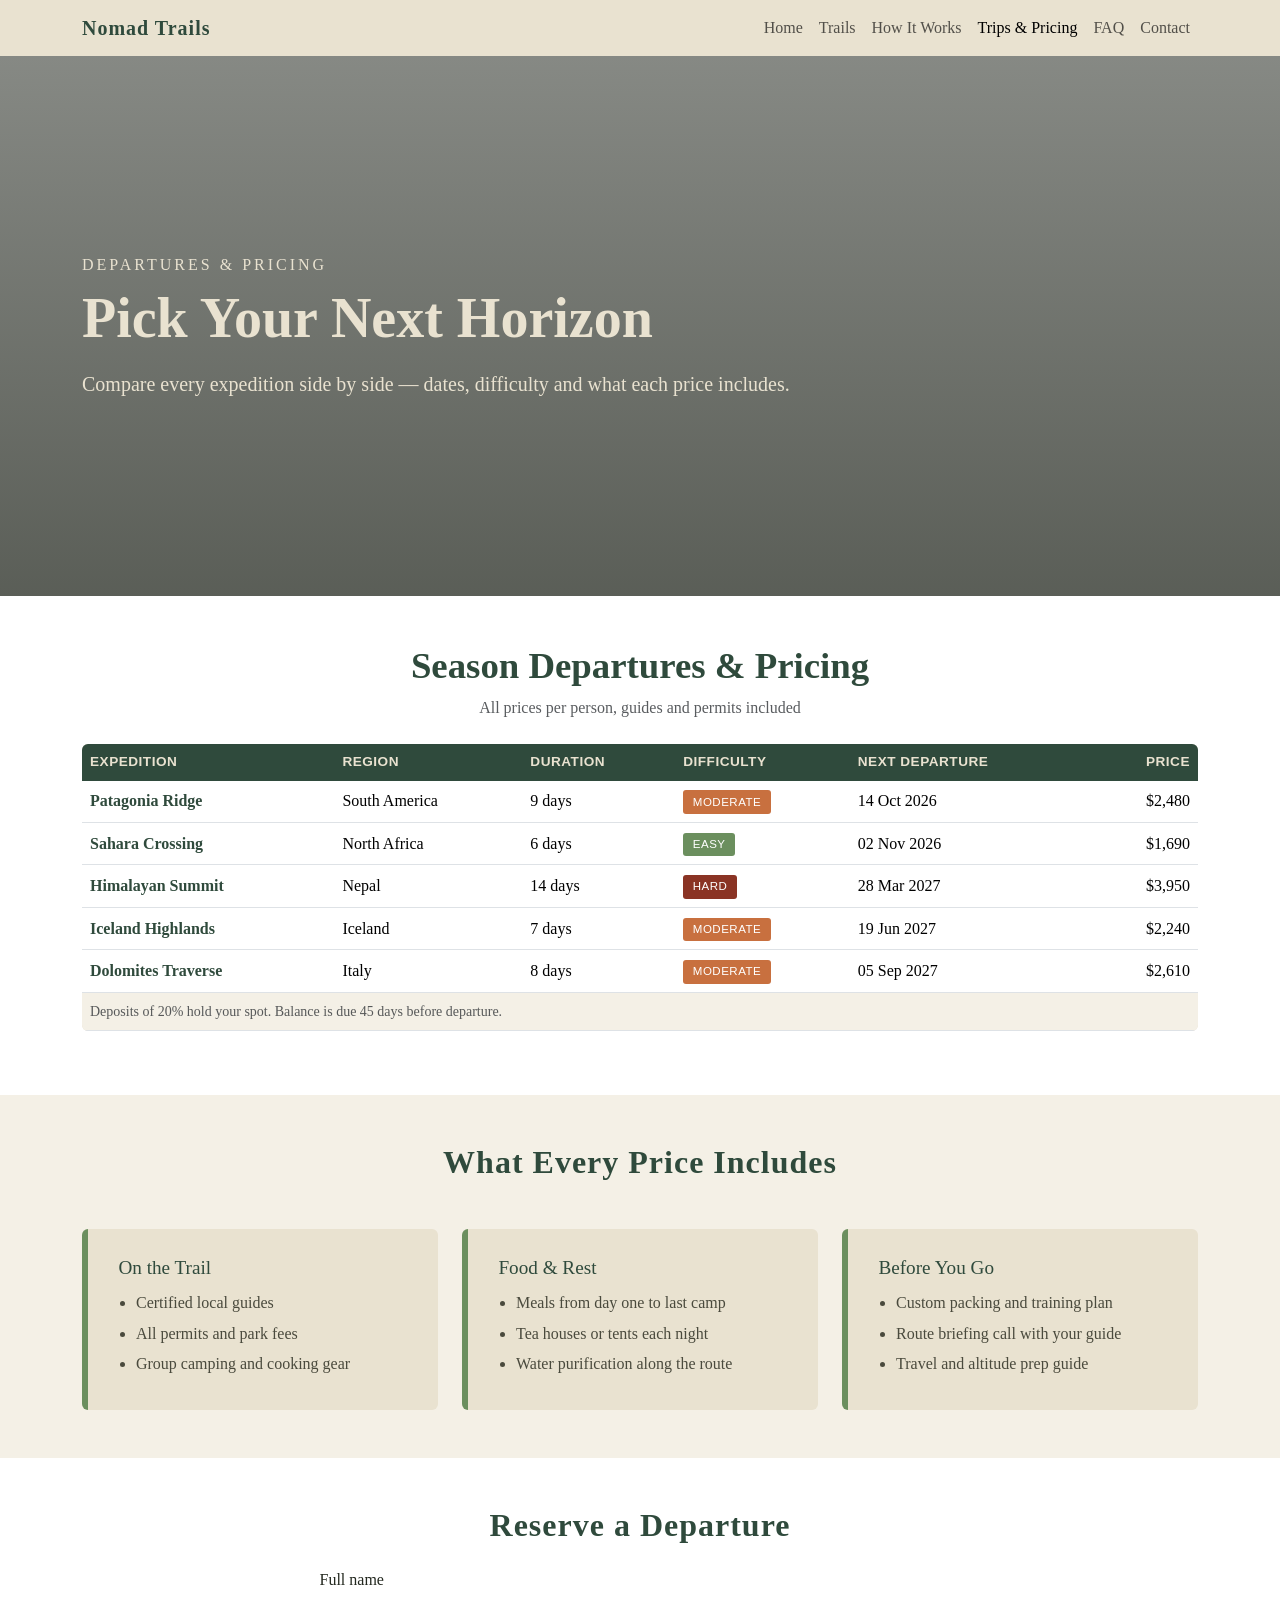
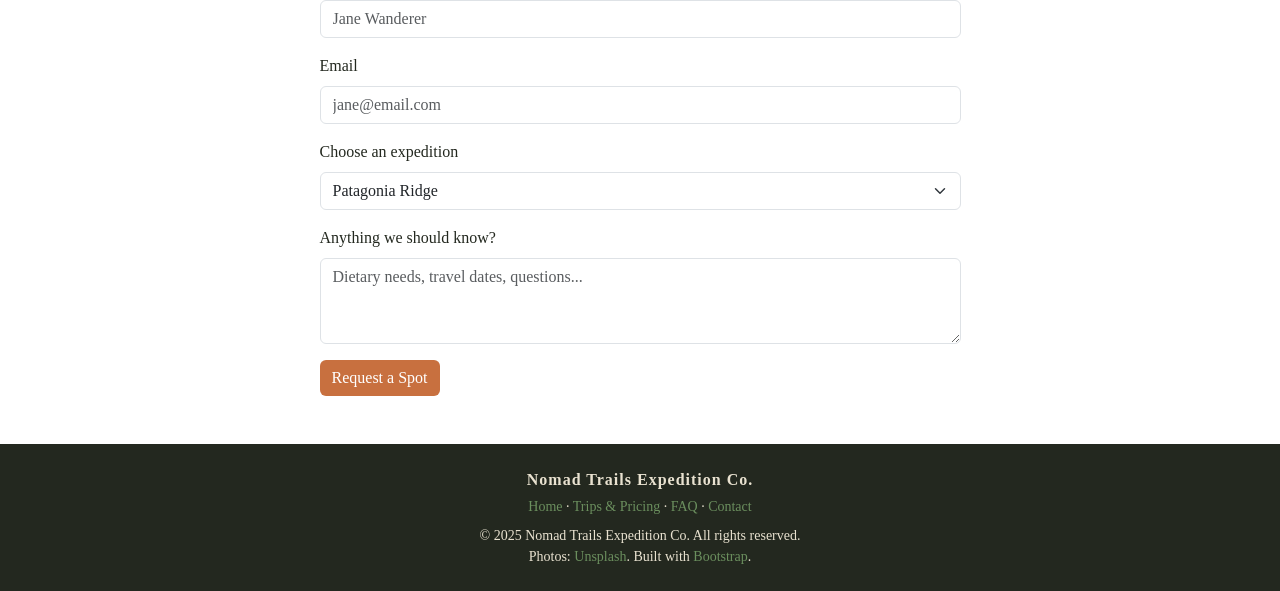
==== trips.html @ 887e83af "123" ====
<!DOCTYPE html>
<html lang="en">
<head>
  <meta charset="UTF-8">
  <meta name="viewport" content="width=device-width, initial-scale=1.0">
  <title>Trips &amp; Pricing — Nomad Trails Expedition Co.</title>
  <link href="https://cdn.jsdelivr.net/npm/bootstrap@5.3.3/dist/css/bootstrap.min.css" rel="stylesheet">
  <link rel="stylesheet" href="style.css">
</head>
<body>

  <nav class="navbar navbar-expand-lg navbar-light" style="background:#e9e2d0;">
    <div class="container">
      <a class="navbar-brand brand-heading" href="index.html">Nomad Trails</a>
      <button class="navbar-toggler" type="button" data-bs-toggle="collapse" data-bs-target="#mainNav">
        <span class="navbar-toggler-icon"></span>
      </button>
      <div class="collapse navbar-collapse" id="mainNav">
        <ul class="navbar-nav ms-auto">
          <li class="nav-item"><a class="nav-link" href="index.html">Home</a></li>
          <li class="nav-item"><a class="nav-link" href="index.html#trails">Trails</a></li>
          <li class="nav-item"><a class="nav-link" href="index.html#steps">How It Works</a></li>
          <li class="nav-item"><a class="nav-link active" href="trips.html">Trips &amp; Pricing</a></li>
          <li class="nav-item"><a class="nav-link" href="index.html#faq">FAQ</a></li>
          <li class="nav-item"><a class="nav-link" href="index.html#contact">Contact</a></li>
        </ul>
      </div>
    </div>
  </nav>

  <header class="trips-hero d-flex align-items-center">
    <div class="container">
      <div class="row">
        <div class="col-lg-8">
          <p class="text-uppercase mb-2" style="letter-spacing:3px;">Departures &amp; pricing</p>
          <h1 class="display-4 fw-bold mb-3">Pick Your Next Horizon</h1>
          <p class="lead mb-0">Compare every expedition side by side — dates, difficulty and what each price includes.</p>
        </div>
      </div>
    </div>
  </header>

  <section class="py-5">
    <div class="container">
      <h2 class="trails-heading text-center fw-bold mb-2">Season Departures &amp; Pricing</h2>
      <p class="text-center text-muted mb-4">All prices per person, guides and permits included</p>

      <div class="table-responsive">
        <table class="table trips-table align-middle">
          <thead>
            <tr>
              <th scope="col">Expedition</th>
              <th scope="col">Region</th>
              <th scope="col">Duration</th>
              <th scope="col">Difficulty</th>
              <th scope="col">Next Departure</th>
              <th scope="col" class="text-end">Price</th>
            </tr>
          </thead>
          <tbody>
            <tr>
              <th scope="row">Patagonia Ridge</th>
              <td>South America</td>
              <td>9 days</td>
              <td><span class="badge-diff diff-mod">Moderate</span></td>
              <td>14 Oct 2026</td>
              <td class="text-end">$2,480</td>
            </tr>
            <tr>
              <th scope="row">Sahara Crossing</th>
              <td>North Africa</td>
              <td>6 days</td>
              <td><span class="badge-diff diff-easy">Easy</span></td>
              <td>02 Nov 2026</td>
              <td class="text-end">$1,690</td>
            </tr>
            <tr>
              <th scope="row">Himalayan Summit</th>
              <td>Nepal</td>
              <td>14 days</td>
              <td><span class="badge-diff diff-hard">Hard</span></td>
              <td>28 Mar 2027</td>
              <td class="text-end">$3,950</td>
            </tr>
            <tr>
              <th scope="row">Iceland Highlands</th>
              <td>Iceland</td>
              <td>7 days</td>
              <td><span class="badge-diff diff-mod">Moderate</span></td>
              <td>19 Jun 2027</td>
              <td class="text-end">$2,240</td>
            </tr>
            <tr>
              <th scope="row">Dolomites Traverse</th>
              <td>Italy</td>
              <td>8 days</td>
              <td><span class="badge-diff diff-mod">Moderate</span></td>
              <td>05 Sep 2027</td>
              <td class="text-end">$2,610</td>
            </tr>
          </tbody>
          <tfoot>
            <tr>
              <td colspan="6" class="small text-muted">
                Deposits of 20% hold your spot. Balance is due 45 days before departure.
              </td>
            </tr>
          </tfoot>
        </table>
      </div>
    </div>
  </section>

  <section class="py-5" style="background:#f4f0e6;">
    <div class="container">
      <h2 class="text-center brand-heading fw-bold mb-5">What Every Price Includes</h2>
      <div class="row g-4">
        <div class="col-md-4">
          <div class="include-card h-100">
            <h3>On the Trail</h3>
            <ul class="mb-0">
              <li>Certified local guides</li>
              <li>All permits and park fees</li>
              <li>Group camping and cooking gear</li>
            </ul>
          </div>
        </div>
        <div class="col-md-4">
          <div class="include-card h-100">
            <h3>Food &amp; Rest</h3>
            <ul class="mb-0">
              <li>Meals from day one to last camp</li>
              <li>Tea houses or tents each night</li>
              <li>Water purification along the route</li>
            </ul>
          </div>
        </div>
        <div class="col-md-4">
          <div class="include-card h-100">
            <h3>Before You Go</h3>
            <ul class="mb-0">
              <li>Custom packing and training plan</li>
              <li>Route briefing call with your guide</li>
              <li>Travel and altitude prep guide</li>
            </ul>
          </div>
        </div>
      </div>
    </div>
  </section>

  <section class="py-5">
    <div class="container">
      <div class="row justify-content-center">
        <div class="col-lg-7">
          <h2 class="text-center brand-heading fw-bold mb-4">Reserve a Departure</h2>
          <form>
            <div class="mb-3">
              <label for="fullName" class="form-label">Full name</label>
              <input type="text" class="form-control" id="fullName" placeholder="Jane Wanderer">
            </div>
            <div class="mb-3">
              <label for="email" class="form-label">Email</label>
              <input type="email" class="form-control" id="email" placeholder="jane@email.com">
            </div>
            <div class="mb-3">
              <label for="trip" class="form-label">Choose an expedition</label>
              <select class="form-select" id="trip">
                <option>Patagonia Ridge</option>
                <option>Sahara Crossing</option>
                <option>Himalayan Summit</option>
                <option>Iceland Highlands</option>
                <option>Dolomites Traverse</option>
              </select>
            </div>
            <div class="mb-3">
              <label for="notes" class="form-label">Anything we should know?</label>
              <textarea class="form-control" id="notes" rows="3" placeholder="Dietary needs, travel dates, questions..."></textarea>
            </div>
            <button type="submit" class="btn btn-clay">Request a Spot</button>
          </form>
        </div>
      </div>
    </div>
  </section>

  <footer class="site-footer text-center py-4">
    <div class="container">
      <p class="mb-1 brand-heading" style="color:var(--sand);">Nomad Trails Expedition Co.</p>
      <p class="mb-2 small">
        <a href="index.html">Home</a> ·
        <a href="trips.html">Trips &amp; Pricing</a> ·
        <a href="index.html#faq">FAQ</a> ·
        <a href="index.html#contact">Contact</a>
      </p>
      <p class="mb-0 small">&copy; 2025 Nomad Trails Expedition Co. All rights reserved.</p>
      <p class="mb-0 small">Photos: <a href="https://unsplash.com">Unsplash</a>. Built with <a href="https://getbootstrap.com">Bootstrap</a>.</p>
    </div>
  </footer>

  <script src="https://cdn.jsdelivr.net/npm/bootstrap@5.3.3/dist/js/bootstrap.bundle.min.js"></script>
</body>
</html>
---- style.css ----
:root {
  --forest: #2f4a3c;
  --moss: #6b8f5e;
  --sand: #e9e2d0;
  --clay: #c8703f;
  --ink: #23281f;
}

body {
  font-family: "Georgia", "Times New Roman", serif;
  color: var(--ink);
}

.brand-heading {
  font-weight: 700;
  letter-spacing: 1px;
  color: var(--forest);
}

.btn-clay {
  background: var(--clay);
  color: #fff;
  border: none;
}

.btn-clay:hover {
  background: #a95a2f;
  color: #fff;
}

.expedition-hero {
  background: linear-gradient(rgba(35, 40, 31, 0.55), rgba(35, 40, 31, 0.75)),
              url("https://images.unsplash.com/photo-1454496522488-7a8e488e8606?w=1600&h=900&fit=crop") center/cover no-repeat;
  min-height: 85vh;
  color: var(--sand);
  padding: 5rem 0;
}

.trails-heading {
  font-size: 1.7rem;
  color: var(--forest);
}

.trails-grid {
  display: grid;
  grid-template-columns: 1fr;
  gap: 1.25rem;
}

.trail-card {
  background: var(--sand);
  border-radius: 6px;
  overflow: hidden;
  border-left: 6px solid var(--moss);
}

.trail-card img {
  width: 100%;
  height: 190px;
  object-fit: cover;
  display: block;
}

.trail-card .trail-body {
  padding: 1.1rem 1.25rem;
}

.trail-card h3 {
  font-size: 1.2rem;
  color: var(--forest);
  margin-bottom: 0.4rem;
}

.trail-card p {
  color: #4a4a3d;
  margin-bottom: 0.6rem;
}

.trail-card .duration {
  display: inline-block;
  background: var(--forest);
  color: var(--sand);
  font-family: Arial, sans-serif;
  font-size: 0.8rem;
  letter-spacing: 0.5px;
  padding: 0.25rem 0.7rem;
  border-radius: 3px;
}

@media (min-width: 768px) {
  .trails-grid {
    grid-template-columns: repeat(2, 1fr);
    gap: 1.75rem;
  }

  .trails-heading {
    font-size: 2.3rem;
  }

  .trail-card .trail-body {
    padding: 1.4rem 1.6rem;
  }
}

@media (min-width: 992px) {
  .trails-grid {
    grid-template-columns: repeat(3, 1fr);
    gap: 2.25rem;
  }
}

.site-footer {
  background: var(--ink);
  color: var(--sand);
}

.site-footer a {
  color: var(--moss);
  text-decoration: none;
}

.site-footer a:hover {
  color: var(--clay);
  text-decoration: underline;
}

.trips-hero {
  background: linear-gradient(rgba(35, 40, 31, 0.55), rgba(35, 40, 31, 0.75)),
              url("https://images.unsplash.com/photo-1476514525535-07fb3b4ae5f1?w=1600&h=900&fit=crop") center/cover no-repeat;
  min-height: 55vh;
  color: var(--sand);
  padding: 4rem 0;
}

.trips-table {
  background: var(--sand);
  border-radius: 6px;
  overflow: hidden;
}

.trips-table thead th {
  background: var(--forest);
  color: var(--sand);
  font-family: Arial, sans-serif;
  font-size: 0.85rem;
  letter-spacing: 0.5px;
  text-transform: uppercase;
  border: none;
  white-space: nowrap;
}

.trips-table th[scope="row"] {
  color: var(--forest);
}

.trips-table tbody tr:hover {
  background: #f0ead6;
}

.trips-table tfoot td {
  background: #f4f0e6;
}

.badge-diff {
  display: inline-block;
  font-family: Arial, sans-serif;
  font-size: 0.72rem;
  letter-spacing: 0.5px;
  text-transform: uppercase;
  padding: 0.2rem 0.6rem;
  border-radius: 3px;
  color: #fff;
}

.diff-easy { background: var(--moss); }
.diff-mod  { background: var(--clay); }
.diff-hard { background: #8a3324; }

.include-card {
  background: var(--sand);
  border-left: 6px solid var(--moss);
  border-radius: 6px;
  padding: 1.4rem 1.6rem;
}

.include-card h3 {
  font-size: 1.2rem;
  color: var(--forest);
  margin-bottom: 0.75rem;
}

.include-card ul {
  padding-left: 1.1rem;
  color: #4a4a3d;
}

.include-card li {
  margin-bottom: 0.4rem;
}

@media (min-width: 768px) {
  .trips-hero {
    min-height: 60vh;
  }

  .include-card {
    padding: 1.7rem 1.9rem;
  }
}
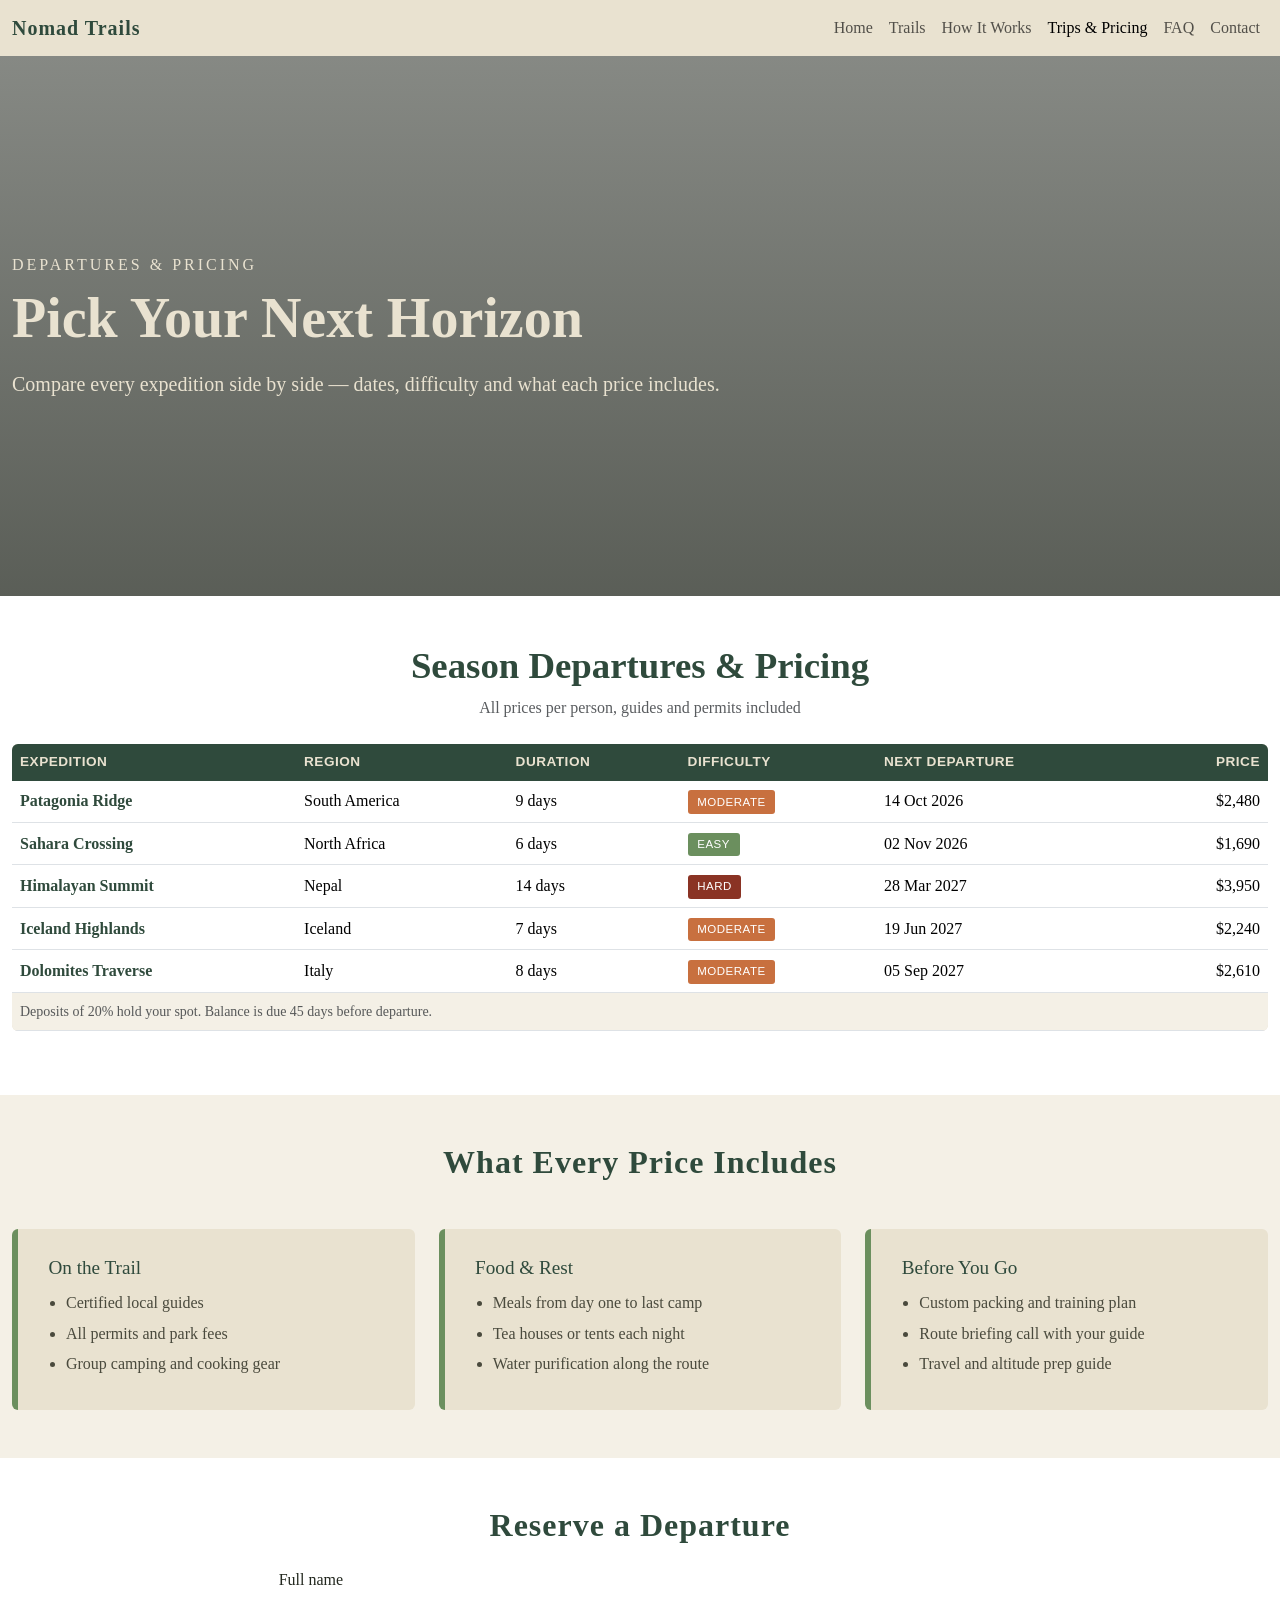
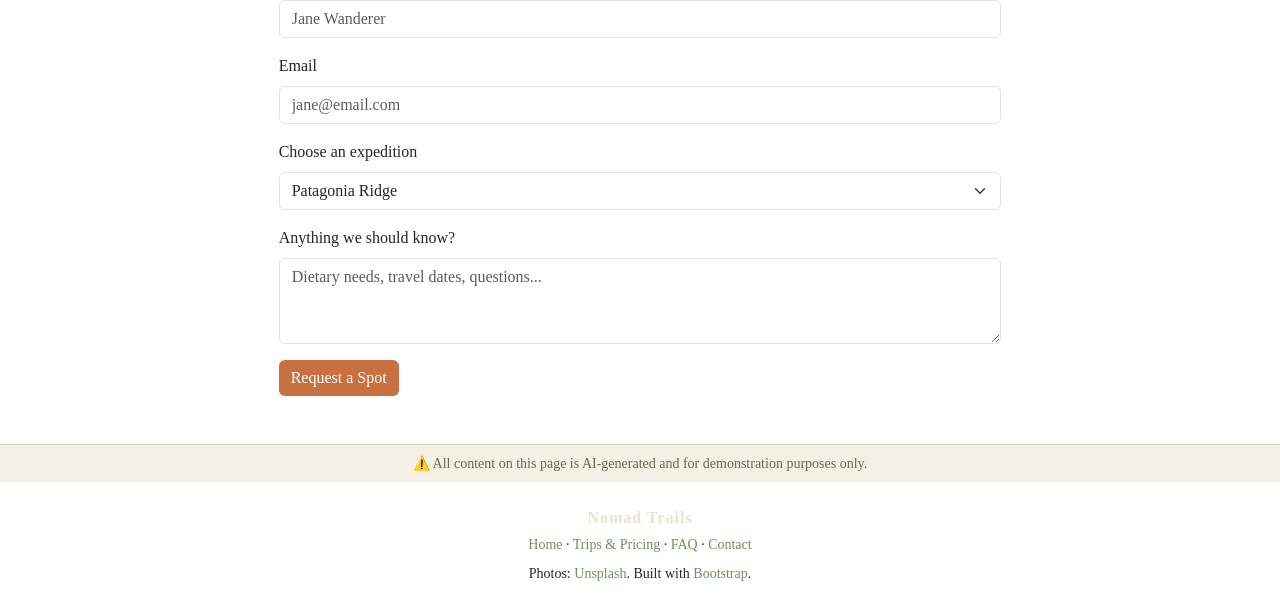
==== commit cda346b6: "change with credit" ====
--- a/trips.html
+++ b/trips.html
@@ -3,7 +3,7 @@
 <head>
   <meta charset="UTF-8">
   <meta name="viewport" content="width=device-width, initial-scale=1.0">
-  <title>Trips &amp; Pricing — Nomad Trails Expedition Co.</title>
+  <title>Trips &amp; Pricing — Nomad Trails</title>
   <link href="https://cdn.jsdelivr.net/npm/bootstrap@5.3.3/dist/css/bootstrap.min.css" rel="stylesheet">
   <link rel="stylesheet" href="style.css">
 </head>
@@ -184,16 +184,19 @@
     </div>
   </section>
 
+  <div class="text-center py-2 small" style="background:#f4f0e6;border-top:1px solid #d6cdb8;color:#6c6450;">
+    ⚠️ All content on this page is AI-generated and for demonstration purposes only.
+  </div>
+
   <footer class="site-footer text-center py-4">
     <div class="container">
-      <p class="mb-1 brand-heading" style="color:var(--sand);">Nomad Trails Expedition Co.</p>
+      <p class="mb-1 brand-heading" style="color:var(--sand);">Nomad Trails</p>
       <p class="mb-2 small">
         <a href="index.html">Home</a> ·
         <a href="trips.html">Trips &amp; Pricing</a> ·
         <a href="index.html#faq">FAQ</a> ·
         <a href="index.html#contact">Contact</a>
       </p>
-      <p class="mb-0 small">&copy; 2025 Nomad Trails Expedition Co. All rights reserved.</p>
       <p class="mb-0 small">Photos: <a href="https://unsplash.com">Unsplash</a>. Built with <a href="https://getbootstrap.com">Bootstrap</a>.</p>
     </div>
   </footer>
--- a/style.css
+++ b/style.css
@@ -87,7 +87,22 @@
   border-radius: 3px;
 }
 
+.container {
+  width: 100%;
+  max-width: 375px;
+  box-sizing: border-box;
+}
+
+.trails-grid {
+  grid-template-columns: 1fr;
+  gap: 1.25rem;
+}
+
 @media (min-width: 768px) {
+  .container {
+    max-width: 768px;
+  }
+
   .trails-grid {
     grid-template-columns: repeat(2, 1fr);
     gap: 1.75rem;
@@ -102,18 +117,16 @@
   }
 }
 
-@media (min-width: 992px) {
+@media (min-width: 1280px) {
+  .container {
+    max-width: 1280px;
+  }
+
   .trails-grid {
     grid-template-columns: repeat(3, 1fr);
     gap: 2.25rem;
   }
 }
-
-.site-footer {
-  background: var(--ink);
-  color: var(--sand);
-}
-
 .site-footer a {
   color: var(--moss);
   text-decoration: none;
@@ -207,3 +220,11 @@
     padding: 1.7rem 1.9rem;
   }
 }
+
+@media (min-width: 992px) and (max-width: 1279.98px) {
+  .col-lg-7,
+  .col-lg-8 {
+    flex: 0 0 auto;
+    width: 100%;
+  }
+}
